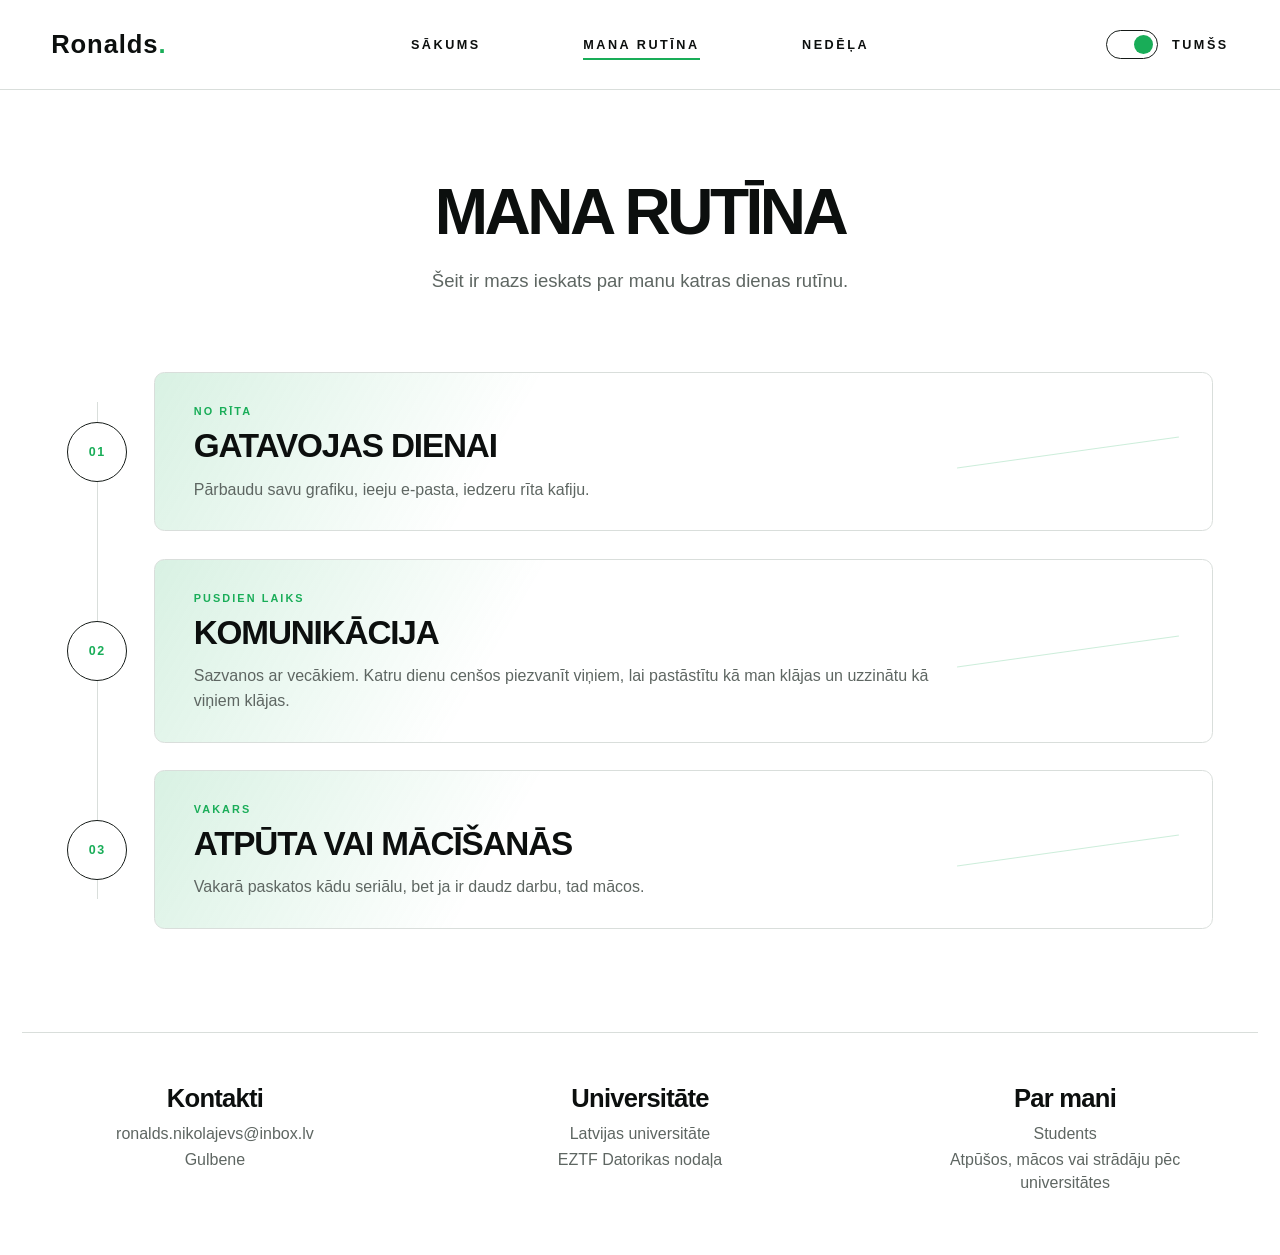
==== about.html @ 6f4b8826 "Add files via upload" ====
<!doctype html>
<html lang="en">
  <head>
    <meta charset="UTF-8">
    <meta name="viewport" content="width=device-width, initial-scale=1.0">
    <meta name="theme-color" content="#ffffff">
    <title>Par mani</title>
    <script>
      (() => {
        const savedTheme = localStorage.getItem("form-theme");
        const prefersDark = window.matchMedia("(prefers-color-scheme: dark)").matches;
        document.documentElement.dataset.theme = savedTheme || (prefersDark ? "dark" : "light");
      })();
    </script>
    <link rel="stylesheet" href="styles.css">
    <script src="script.js" defer></script>
  </head>
  <body class="about-page">
    <header class="site-header">
      <a class="brand" href="index.html" aria-label="WEEK home">Ronalds<span>.</span></a>

      <nav class="main-nav" aria-label="Main navigation">
        <a href="index.html">Sākums</a>
        <a class="active" href="about.html" aria-current="page">Mana rutīna</a>
        <a href="week.html">Nedēļa</a>
      </nav>

      <div class="header-actions">
        <button class="theme-toggle" type="button" aria-label="Switch to dark mode" aria-pressed="false">
          <span class="switch" aria-hidden="true"><span class="switch-dot"></span></span>
          <span class="toggle-label">Dark</span>
        </button>
      </div>
    </header>

    <main class="about-main">
      <header class="about-heading">
        <h1>Mana rutīna</h1>
        <p>Šeit ir mazs ieskats par manu katras dienas rutīnu.</p>
      </header>

      <section class="routine-timeline" aria-label="Student day routine overview">
        <article class="routine-row">
          <span class="routine-marker" aria-hidden="true">01</span>
          <div class="routine-panel">
            <span class="routine-time">No rīta</span>
            <h2>Gatavojas dienai</h2>
            <p>Pārbaudu savu grafiku, ieeju e-pasta, iedzeru rīta kafiju.</p>
          </div>
        </article>

        <article class="routine-row">
          <span class="routine-marker" aria-hidden="true">02</span>
          <div class="routine-panel">
            <span class="routine-time">Pusdien laiks</span>
            <h2>Komunikācija</h2>
            <p>Sazvanos ar vecākiem. Katru dienu cenšos piezvanīt viņiem, lai pastāstītu kā man klājas un uzzinātu kā viņiem klājas.</p>
          </div>
        </article>

        <article class="routine-row">
          <span class="routine-marker" aria-hidden="true">03</span>
          <div class="routine-panel">
            <span class="routine-time">Vakars</span>
            <h2>Atpūta vai mācīšanās</h2>
            <p>Vakarā paskatos kādu seriālu, bet ja ir daudz darbu, tad mācos.</p>
          </div>
        </article>
      </section>
    </main>

    <footer class="site-footer">
      <article>
        <h2>Kontakti</h2>
        <p>ronalds.nikolajevs@inbox.lv</p>
        <p>Gulbene</p>
      </article>

      <article>
        <h2>Universitāte</h2>
        <p>Latvijas universitāte</p>
        <p>EZTF Datorikas nodaļa</p>
      </article>

      <article>
        <h2>Par mani</h2>
        <p>Students</p>
        <p>Atpūšos, mācos vai strādāju pēc universitātes</p>
      </article>
    </footer>
  </body>
</html>
---- styles.css ----
:root {
  --background: #ffffff;
  --surface: #ffffff;
  --text: #0c0f0e;
  --muted: #5e6662;
  --border: #d9dedb;
  --border-strong: #141a17;
  --green: #19ad58;
  --green-dark: #078b40;
  --green-soft: rgba(25, 173, 88, 0.17);
  --header-height: 5.65rem;
  --container: 92rem;
  --shadow: 0 16px 35px rgba(7, 139, 64, 0.19);
  --ease: cubic-bezier(0.22, 1, 0.36, 1);
}

html[data-theme="dark"] {
  --background: #090d0b;
  --surface: #0f1512;
  --text: #f5f8f6;
  --muted: #a7b1ac;
  --border: #28322d;
  --border-strong: #d8e0dc;
  --green: #3bcd75;
  --green-dark: #23a65b;
  --green-soft: rgba(59, 205, 117, 0.2);
  --shadow: 0 20px 42px rgba(20, 201, 96, 0.17);
}

*,
*::before,
*::after {
  box-sizing: border-box;
}

html {
  scroll-behavior: smooth;
}

body {
  min-width: 19rem;
  margin: 0;
  background: var(--background);
  color: var(--text);
  font-family: "Arial Nova", "Aptos", "Helvetica Neue", Arial, sans-serif;
  transition: background-color 350ms ease, color 350ms ease;
}

a {
  color: inherit;
  text-decoration: none;
}

.site-header {
  position: relative;
  z-index: 2;
  height: var(--header-height);
  max-width: var(--container);
  margin: 0 auto;
  padding: 0 clamp(1.4rem, 4vw, 3.6rem);
  border-bottom: 1px solid var(--border);
  display: grid;
  grid-template-columns: 1fr auto 1fr;
  align-items: center;
  transition: border-color 350ms ease;
}

.brand {
  justify-self: start;
  font-size: clamp(1.4rem, 2vw, 1.8rem);
  font-weight: 800;
  letter-spacing: 0.035em;
}

.brand span {
  color: var(--green);
}

.main-nav {
  display: flex;
  align-items: center;
  gap: clamp(2.6rem, 8vw, 7.2rem);
}

.main-nav a,
.start-button,
.toggle-label,
.button {
  font-size: 0.79rem;
  font-weight: 700;
  letter-spacing: 0.2em;
  text-transform: uppercase;
}

.main-nav a {
  position: relative;
  padding: 0.8rem 0;
}

.main-nav a::after {
  content: "";
  position: absolute;
  right: 0;
  bottom: 0.3rem;
  left: 0;
  height: 2px;
  background: var(--green);
  transform: scaleX(0);
  transform-origin: right;
  transition: transform 260ms var(--ease);
}

.main-nav a:hover::after,
.main-nav a:focus-visible::after,
.main-nav a.active::after {
  transform: scaleX(1);
  transform-origin: left;
}

.header-actions {
  justify-self: end;
  display: flex;
  align-items: center;
  gap: clamp(1.2rem, 3vw, 2.25rem);
}

.start-button {
  padding: 1rem 1.8rem;
  border: 1px solid var(--border-strong);
  border-radius: 0.42rem;
  transition: color 240ms ease, background-color 240ms ease, transform 240ms var(--ease);
}

.start-button:hover,
.start-button:focus-visible {
  background: var(--text);
  color: var(--background);
  transform: translateY(-2px);
}

.theme-toggle {
  appearance: none;
  border: 0;
  padding: 0;
  background: transparent;
  color: var(--text);
  display: flex;
  align-items: center;
  gap: 0.85rem;
  cursor: pointer;
}

.switch {
  position: relative;
  width: 3.25rem;
  height: 1.85rem;
  border: 1px solid var(--border-strong);
  border-radius: 999px;
  display: block;
}

.switch-dot {
  position: absolute;
  top: 0.27rem;
  right: 0.29rem;
  width: 1.18rem;
  height: 1.18rem;
  border-radius: 50%;
  background: var(--green);
  transition: transform 300ms var(--ease), background-color 250ms ease;
}

html[data-theme="dark"] .switch-dot {
  transform: translateX(-1.35rem);
}

.hero {
  position: relative;
  min-height: calc(100svh - var(--header-height));
  padding: clamp(2.75rem, 8vh, 5.2rem) 1.4rem;
  display: flex;
  flex-direction: column;
  align-items: center;
  justify-content: center;
  text-align: center;
  overflow: hidden;
}

.hero h1 {
  position: relative;
  z-index: 1;
  margin: 0;
  font-size: clamp(3.25rem, 7.4vw, 6.8rem);
  font-weight: 800;
  letter-spacing: -0.05em;
  line-height: 0.98;
  text-transform: uppercase;
  animation: rise-in 760ms var(--ease) both;
}

.hero-copy {
  position: relative;
  z-index: 1;
  margin: clamp(2rem, 4.5vh, 3.4rem) 0 0;
  color: var(--muted);
  font-size: clamp(1rem, 1.45vw, 1.28rem);
  letter-spacing: 0.01em;
  animation: rise-in 760ms 100ms var(--ease) both;
}

.hero-actions {
  position: relative;
  z-index: 1;
  margin-top: clamp(2rem, 5vh, 3.25rem);
  display: flex;
  align-items: center;
  gap: clamp(1.25rem, 3vw, 2.3rem);
  animation: rise-in 760ms 190ms var(--ease) both;
}

.button {
  height: 4.45rem;
  display: inline-flex;
  align-items: center;
  justify-content: center;
  gap: 1.6rem;
  transition: transform 260ms var(--ease), box-shadow 260ms ease, background-color 260ms ease;
}

.button svg {
  width: 1.18rem;
  height: 1.18rem;
  fill: none;
  stroke: currentColor;
  stroke-width: 1.7;
  stroke-linecap: round;
  stroke-linejoin: round;
  transition: transform 270ms var(--ease);
}

.primary {
  min-width: clamp(14.4rem, 19vw, 16rem);
  padding: 0 1.85rem;
  border-radius: 0.45rem;
  color: #fff;
  background: var(--green);
}

.primary:hover,
.primary:focus-visible {
  background: var(--green-dark);
  box-shadow: var(--shadow);
  transform: translateY(-4px);
}

.primary:hover svg,
.primary:focus-visible svg {
  transform: translate(3px, -3px);
}

.secondary {
  min-width: clamp(13.5rem, 17vw, 15rem);
  padding: 0 1.85rem;
  border: 1px solid var(--border-strong);
  border-radius: 0.45rem;
}

.secondary:hover,
.secondary:focus-visible {
  background-color: var(--green-soft);
  transform: translateY(-4px);
}

.secondary:hover svg,
.secondary:focus-visible svg {
  transform: scale(1.08);
}

.text-button {
  position: relative;
  min-width: 11rem;
  justify-content: space-between;
  height: 4rem;
}

.text-button::after {
  content: "";
  position: absolute;
  right: 0;
  bottom: 0.25rem;
  left: 0;
  height: 2px;
  background: var(--green);
  transform-origin: left;
  transition: transform 270ms var(--ease);
}

.text-button:hover::after,
.text-button:focus-visible::after {
  transform: scaleX(0.72);
}

.text-button:hover svg,
.text-button:focus-visible svg {
  transform: translateX(7px);
}

.orbit {
  position: absolute;
  top: 50%;
  left: 50%;
  width: min(48rem, 72vw);
  height: clamp(17rem, 33vw, 21rem);
  transform: translate(-50%, -48%);
  color: var(--green);
  opacity: 0.45;
}

.ring {
  position: absolute;
  inset: 2.8rem 0;
  border: 1px solid currentColor;
  border-radius: 50%;
}

.ring-one {
  transform: rotate(10deg);
  animation: orbit-sway 12s ease-in-out infinite alternate;
}

.ring-two {
  inset: 0 7.7rem;
  transform: rotate(-34deg);
  animation: orbit-sway-alt 14s ease-in-out infinite alternate;
}

.planet {
  position: absolute;
  width: 0.58rem;
  height: 0.58rem;
  border-radius: 50%;
  background: currentColor;
}

.planet-one {
  top: 4.6rem;
  right: 8rem;
}

.planet-two {
  bottom: 3.5rem;
  left: 6.5rem;
  background: var(--background);
  border: 1px solid currentColor;
  width: 0.95rem;
  height: 0.95rem;
}

.racket-section {
  width: min(78rem, 100%);
  min-height: min(46rem, calc(100svh - var(--header-height)));
  margin: 0 auto;
  padding: clamp(4rem, 9vw, 7rem) clamp(1.35rem, 4vw, 3.6rem);
  display: grid;
  grid-template-columns: minmax(18rem, 0.9fr) minmax(19rem, 1fr);
  gap: clamp(2.2rem, 6vw, 5.6rem);
  align-items: center;
  overflow: hidden;
}

.racket-art {
  --racket-progress: 0;
  position: relative;
  min-height: clamp(19rem, 38vw, 31rem);
  display: grid;
  place-items: center;
  opacity: calc(0.25 + (var(--racket-progress) * 0.75));
  transform:
    translateX(calc(-5rem + (var(--racket-progress) * 5rem)))
    rotate(calc(-18deg + (var(--racket-progress) * 18deg)))
    scale(calc(0.82 + (var(--racket-progress) * 0.18)));
  transition: opacity 180ms linear, transform 180ms linear;
}

.racket-art img {
  position: relative;
  z-index: 1;
  width: min(35rem, 100%);
  filter: drop-shadow(0 2rem 2.7rem rgba(0, 0, 0, 0.18));
  transform: rotate(-10deg);
}

.racket-orbit {
  position: absolute;
  width: min(27rem, 86%);
  aspect-ratio: 1;
  border: 1px solid var(--green);
  border-radius: 50%;
  opacity: 0.32;
  transform: rotate(-24deg) scale(calc(0.85 + (var(--racket-progress) * 0.18)));
}

.racket-orbit::after {
  content: "";
  position: absolute;
  right: 14%;
  top: 8%;
  width: 0.8rem;
  height: 0.8rem;
  border-radius: 50%;
  background: var(--green);
}

.racket-copy {
  opacity: 0;
  transform: translateY(1.4rem);
  transition: opacity 520ms var(--ease), transform 520ms var(--ease);
}

.racket-section.is-visible .racket-copy {
  opacity: 1;
  transform: translateY(0);
}

.section-number {
  display: inline-block;
  margin-bottom: 1rem;
  color: var(--green);
  font-size: 0.7rem;
  font-weight: 800;
  letter-spacing: 0.19em;
  text-transform: uppercase;
}

.racket-copy h2 {
  margin: 0;
  font-size: clamp(2.35rem, 5vw, 4.55rem);
  font-weight: 800;
  letter-spacing: -0.055em;
  line-height: 1;
  text-transform: uppercase;
}

.racket-copy p {
  max-width: 39rem;
  margin: 1.25rem 0 0;
  color: var(--muted);
  font-size: clamp(1rem, 1.45vw, 1.16rem);
  line-height: 1.65;
}

.laptop-section {
  width: min(78rem, 100%);
  min-height: min(46rem, calc(100svh - var(--header-height)));
  margin: 0 auto;
  padding: clamp(4rem, 9vw, 7rem) clamp(1.35rem, 4vw, 3.6rem);
  display: grid;
  grid-template-columns: minmax(19rem, 1fr) minmax(18rem, 1fr);
  gap: clamp(2.2rem, 6vw, 5.6rem);
  align-items: center;
  overflow: hidden;
}

.laptop-section {
  --feature-progress: 0;
}

.laptop-copy {
  opacity: 0;
  transform: translateY(1.4rem);
  transition: opacity 520ms var(--ease), transform 520ms var(--ease);
}

.laptop-section.is-visible .laptop-copy {
  opacity: 1;
  transform: translateY(0);
}

.laptop-copy h2 {
  margin: 0;
  font-size: clamp(2.35rem, 5vw, 4.55rem);
  font-weight: 800;
  letter-spacing: -0.055em;
  line-height: 1;
  text-transform: uppercase;
}

.laptop-copy p {
  max-width: 39rem;
  margin: 1.25rem 0 0;
  color: var(--muted);
  font-size: clamp(1rem, 1.45vw, 1.16rem);
  line-height: 1.65;
}

.laptop-art {
  position: relative;
  min-height: clamp(19rem, 38vw, 31rem);
  display: grid;
  place-items: center;
  opacity: calc(0.2 + (var(--feature-progress) * 0.8));
  transform:
    translateX(calc(5rem - (var(--feature-progress) * 5rem)))
    rotate(calc(12deg - (var(--feature-progress) * 12deg)))
    scale(calc(0.84 + (var(--feature-progress) * 0.16)));
  transition: opacity 180ms linear, transform 180ms linear;
}

.laptop-art img {
  position: relative;
  z-index: 1;
  width: min(40rem, 112%);
  filter: drop-shadow(0 2rem 2.7rem rgba(0, 0, 0, 0.18));
}

.laptop-glow {
  position: absolute;
  width: min(27rem, 78%);
  aspect-ratio: 1;
  border-radius: 50%;
  background: radial-gradient(circle, var(--green-soft), transparent 64%);
  opacity: calc(0.35 + (var(--feature-progress) * 0.4));
  transform: scale(calc(0.82 + (var(--feature-progress) * 0.28)));
}

.coffee-section {
  --feature-progress: 0;
  width: min(78rem, 100%);
  min-height: min(43rem, calc(100svh - var(--header-height)));
  margin: 0 auto;
  padding: clamp(4rem, 9vw, 7rem) clamp(1.35rem, 4vw, 3.6rem);
  display: grid;
  grid-template-columns: minmax(18rem, 0.95fr) minmax(19rem, 1.05fr);
  gap: clamp(2.2rem, 6vw, 5.6rem);
  align-items: center;
  overflow: hidden;
}

.coffee-copy {
  opacity: 0;
  transform: translateY(1.4rem);
  transition: opacity 520ms var(--ease), transform 520ms var(--ease);
}

.coffee-section.is-visible .coffee-copy {
  opacity: 1;
  transform: translateY(0);
}

.coffee-copy h2 {
  margin: 0;
  font-size: clamp(2.35rem, 5vw, 4.55rem);
  font-weight: 800;
  letter-spacing: -0.055em;
  line-height: 1;
  text-transform: uppercase;
}

.coffee-copy p {
  max-width: 39rem;
  margin: 1.25rem 0 0;
  color: var(--muted);
  font-size: clamp(1rem, 1.45vw, 1.16rem);
  line-height: 1.65;
}

.coffee-art {
  position: relative;
  min-height: clamp(18rem, 34vw, 28rem);
  display: grid;
  place-items: center;
  opacity: calc(0.2 + (var(--feature-progress) * 0.8));
  transform:
    translateX(calc(-5rem + (var(--feature-progress) * 5rem)))
    rotate(calc(-10deg + (var(--feature-progress) * 10deg)))
    scale(calc(0.84 + (var(--feature-progress) * 0.16)));
  transition: opacity 180ms linear, transform 180ms linear;
}

.coffee-art img {
  position: relative;
  z-index: 1;
  width: min(22rem, 88%);
  filter: drop-shadow(0 1.8rem 2.2rem rgba(0, 0, 0, 0.2));
}

.coffee-glow {
  position: absolute;
  width: min(20rem, 78%);
  aspect-ratio: 1;
  border-radius: 50%;
  background:
    radial-gradient(circle at 45% 45%, rgba(113, 221, 78, 0.32), transparent 58%),
    radial-gradient(circle, var(--surface), transparent 70%);
  opacity: calc(0.35 + (var(--feature-progress) * 0.42));
  transform: scale(calc(0.8 + (var(--feature-progress) * 0.32)));
}

.week-main {
  width: min(88rem, 100%);
  margin: 0 auto;
  padding: clamp(3.6rem, 7vw, 5.5rem) clamp(1.35rem, 4vw, 3.6rem) clamp(4rem, 8vw, 6.2rem);
}

.week-heading {
  text-align: center;
  animation: rise-in 720ms var(--ease) both;
}

.week-heading h1 {
  margin: 0;
  font-size: clamp(2.7rem, 5vw, 4.55rem);
  font-weight: 800;
  letter-spacing: -0.055em;
  line-height: 1;
  text-transform: uppercase;
}

.week-heading p {
  margin: 1.45rem 0 0;
  color: var(--muted);
  font-size: clamp(1rem, 1.5vw, 1.18rem);
}

.week-heading::after {
  content: "";
  display: block;
  width: 4.8rem;
  height: 2px;
  margin: 1.2rem auto 0;
  background: var(--green);
}

.days-grid {
  margin-top: clamp(3rem, 5.5vw, 4.2rem);
  display: flex;
  flex-wrap: wrap;
  justify-content: center;
  gap: clamp(1rem, 2.2vw, 1.6rem);
}

.day-card {
  --card-delay: 80ms;
  appearance: none;
  flex: 0 1 clamp(14rem, calc(25% - 1.5rem), 18rem);
  min-width: 14rem;
  padding: 0;
  border: 1px solid var(--border);
  border-radius: 0.65rem;
  background: var(--surface);
  color: var(--text);
  cursor: pointer;
  text-align: left;
  overflow: hidden;
  font: inherit;
  animation: rise-in 620ms var(--card-delay) var(--ease) both;
  transition: transform 270ms var(--ease), border-color 270ms ease, box-shadow 270ms ease;
}

.day-card:nth-child(2) { --card-delay: 125ms; }
.day-card:nth-child(3) { --card-delay: 170ms; }
.day-card:nth-child(4) { --card-delay: 215ms; }
.day-card:nth-child(5) { --card-delay: 260ms; }
.day-card:nth-child(6) { --card-delay: 305ms; }
.day-card:nth-child(7) { --card-delay: 350ms; }

.day-card:hover,
.day-card:focus-visible {
  border-color: var(--green);
  box-shadow: 0 18px 36px rgba(12, 15, 14, 0.09);
  transform: translateY(-0.45rem);
}

html[data-theme="dark"] .day-card:hover,
html[data-theme="dark"] .day-card:focus-visible {
  box-shadow: var(--shadow);
}

.card-visual {
  position: relative;
  display: block;
  height: clamp(11.8rem, 15.5vw, 13.75rem);
  margin: 0.55rem;
  border-radius: 0.42rem;
  border: 1px solid var(--border);
  background: linear-gradient(135deg, var(--green-soft), transparent 58%);
  overflow: hidden;
}

.card-number {
  position: absolute;
  top: 0.72rem;
  left: 0.86rem;
  font-size: clamp(3.15rem, 4vw, 3.75rem);
  line-height: 1;
  font-weight: 800;
  letter-spacing: -0.08em;
}

.time-mark {
  position: absolute;
  right: 0.75rem;
  color: var(--muted);
  font-size: 0.55rem;
  letter-spacing: 0.16em;
}

.time-one { top: 1.22rem; }
.time-two { top: 4.15rem; }
.time-three { top: 7.25rem; }
.time-four { bottom: 1.1rem; }

.timeline-line {
  position: absolute;
  top: 1.55rem;
  right: 3.2rem;
  bottom: 1.35rem;
  width: 1px;
  background: var(--border);
}

.timeline-node {
  position: absolute;
  right: 2.93rem;
  width: 0.58rem;
  height: 0.58rem;
  border: 1px solid var(--green);
  border-radius: 50%;
  background: var(--surface);
}

.node-one { top: 1.22rem; background: var(--green); }
.node-two { top: 4.15rem; }
.node-three { top: 7.25rem; background: var(--green); }
.node-four { bottom: 1.02rem; }

.timeline-path {
  position: absolute;
  left: 1.2rem;
  right: 3.55rem;
  height: 1px;
  background: var(--green);
  opacity: 0.28;
  transform-origin: right;
}

.path-one {
  top: 5.15rem;
  transform: rotate(-11deg);
}

.path-two {
  top: 7.4rem;
  transform: rotate(15deg);
}

.path-three {
  bottom: 2.25rem;
  transform: rotate(-8deg);
}

.card-body {
  display: block;
  padding: 1.05rem 1.15rem 1.2rem;
}

.card-day {
  display: block;
  font-size: 1.13rem;
  font-weight: 750;
  letter-spacing: 0.04em;
  text-transform: uppercase;
}

.card-labels {
  display: flex;
  margin-top: 0.65rem;
  gap: 0.52rem;
  color: var(--muted);
  font-size: 0.58rem;
  font-weight: 700;
  letter-spacing: 0.14em;
  text-transform: uppercase;
}

.card-labels span:not(:last-child)::after {
  content: "/";
  margin-left: 0.52rem;
}

.open-day {
  display: inline-flex;
  align-items: center;
  justify-content: center;
  margin-top: 1.08rem;
  min-height: 2.35rem;
  padding: 0 1rem;
  border: 1px solid var(--border-strong);
  border-radius: 0.32rem;
  font-size: 0.64rem;
  font-weight: 700;
  letter-spacing: 0.18em;
  text-transform: uppercase;
  transition: background-color 230ms ease, color 230ms ease, border-color 230ms ease;
}

.day-card:hover .open-day,
.day-card:focus-visible .open-day {
  border-color: var(--green);
  background: var(--green);
  color: #ffffff;
}

.day-dialog {
  width: min(49rem, calc(100% - 2rem));
  max-height: calc(100svh - 2rem);
  padding: clamp(1.5rem, 4vw, 2.35rem);
  border: 1px solid var(--border);
  border-radius: 0.8rem;
  background: var(--surface);
  color: var(--text);
  box-shadow: 0 34px 90px rgba(0, 0, 0, 0.21);
  overflow: auto;
}

.day-dialog[open] {
  animation: dialog-enter 250ms var(--ease) both;
}

.day-dialog::backdrop {
  background: rgba(5, 10, 8, 0.54);
  backdrop-filter: blur(3px);
}

.dialog-heading {
  position: relative;
  padding-right: 3rem;
}

.dialog-number {
  margin: 0 0 0.9rem;
  color: var(--green);
  font-size: 0.68rem;
  font-weight: 700;
  letter-spacing: 0.22em;
  text-transform: uppercase;
}

.dialog-heading h2 {
  margin: 0;
  font-size: clamp(2.3rem, 5vw, 3.3rem);
  font-weight: 800;
  letter-spacing: -0.055em;
  line-height: 1;
  text-transform: uppercase;
}

.dialog-intro {
  max-width: 29rem;
  margin: 1rem 0 0;
  color: var(--muted);
  line-height: 1.55;
}

.dialog-close {
  position: absolute;
  top: 0;
  right: 0;
  appearance: none;
  width: 2.7rem;
  height: 2.7rem;
  border: 1px solid var(--border);
  border-radius: 50%;
  background: transparent;
  color: var(--text);
  cursor: pointer;
  display: inline-flex;
  align-items: center;
  justify-content: center;
  padding: 0;
  transition: color 220ms ease, border-color 220ms ease, transform 220ms var(--ease);
}

.dialog-close:hover,
.dialog-close:focus-visible {
  color: var(--green);
  border-color: var(--green);
  transform: rotate(90deg);
}

.dialog-close svg {
  display: block;
  width: 1.05rem;
  height: 1.05rem;
  fill: none;
  stroke: currentColor;
  stroke-width: 1.8;
  stroke-linecap: round;
  stroke-linejoin: round;
}

.routine-list {
  margin-top: clamp(1.6rem, 4vw, 2.3rem);
  display: block;
}

.day-schedule {
  position: relative;
  margin: 0;
  padding: 0;
  list-style: none;
}

.day-schedule::before {
  content: "";
  position: absolute;
  top: 0.9rem;
  bottom: 0.9rem;
  left: 6.1rem;
  width: 1px;
  background: var(--border);
}

.day-schedule li {
  position: relative;
  display: grid;
  grid-template-columns: 5.1rem 1fr;
  gap: 2rem;
  align-items: start;
  padding: 0.78rem 0;
}

.day-schedule li::before {
  content: "";
  position: absolute;
  top: 1.15rem;
  left: 5.83rem;
  z-index: 1;
  width: 0.58rem;
  height: 0.58rem;
  border-radius: 50%;
  border: 1px solid var(--green);
  background: var(--surface);
}

.day-schedule li:first-child::before,
.day-schedule li:nth-child(3)::before,
.day-schedule li:last-child::before {
  background: var(--green);
}

.schedule-time {
  color: var(--green);
  font-size: 0.68rem;
  font-weight: 800;
  letter-spacing: 0.12em;
  line-height: 1.35;
}

.schedule-activity {
  margin: 0;
  color: var(--muted);
  font-size: 0.98rem;
  line-height: 1.45;
}

.about-main {
  width: min(78rem, 100%);
  margin: 0 auto;
  padding: clamp(3.7rem, 7vw, 5.9rem) clamp(1.35rem, 4vw, 3.6rem) clamp(4rem, 8vw, 6.4rem);
}

.about-heading {
  max-width: 54rem;
  margin: 0 auto;
  text-align: center;
  animation: rise-in 720ms var(--ease) both;
}

.about-heading h1 {
  margin: 0;
  font-size: clamp(2.65rem, 5vw, 4.45rem);
  font-weight: 800;
  letter-spacing: -0.055em;
  line-height: 1;
  text-transform: uppercase;
}

.about-heading p {
  max-width: 42rem;
  margin: 1.35rem auto 0;
  color: var(--muted);
  font-size: clamp(1rem, 1.45vw, 1.16rem);
  line-height: 1.6;
}

.routine-timeline {
  position: relative;
  margin-top: clamp(3rem, 6vw, 4.8rem);
  display: grid;
  gap: clamp(1.2rem, 2.5vw, 1.7rem);
}

.routine-timeline::before {
  content: "";
  position: absolute;
  top: 1.9rem;
  bottom: 1.9rem;
  left: 1.85rem;
  width: 1px;
  background: var(--border);
}

.routine-row {
  position: relative;
  display: grid;
  grid-template-columns: 3.75rem minmax(0, 1fr);
  gap: clamp(1rem, 2.4vw, 1.7rem);
  align-items: center;
  animation: rise-in 680ms var(--ease) both;
}

.routine-row:nth-child(2) {
  animation-delay: 90ms;
}

.routine-row:nth-child(3) {
  animation-delay: 180ms;
}

.routine-marker {
  position: relative;
  z-index: 1;
  width: 3.75rem;
  height: 3.75rem;
  border: 1px solid var(--border-strong);
  border-radius: 50%;
  background: var(--background);
  color: var(--green);
  display: inline-flex;
  align-items: center;
  justify-content: center;
  font-size: 0.78rem;
  font-weight: 800;
  letter-spacing: 0.12em;
  transition: transform 270ms var(--ease), border-color 270ms ease, background-color 270ms ease;
}

.routine-panel {
  position: relative;
  min-height: clamp(8.5rem, 12vw, 10rem);
  padding: clamp(1.25rem, 3vw, 1.75rem) clamp(1.25rem, 4vw, 2.4rem);
  border: 1px solid var(--border);
  border-radius: 0.65rem;
  background:
    linear-gradient(120deg, var(--green-soft), transparent 34%),
    var(--surface);
  overflow: hidden;
  transition: transform 270ms var(--ease), border-color 270ms ease, box-shadow 270ms ease;
}

.routine-panel::after {
  content: "";
  position: absolute;
  top: 50%;
  right: clamp(1rem, 3vw, 2rem);
  width: clamp(5.5rem, 18vw, 14rem);
  height: 1px;
  background: var(--green);
  opacity: 0.22;
  transform: rotate(-8deg);
}

.routine-row:hover .routine-marker,
.routine-row:focus-within .routine-marker {
  border-color: var(--green);
  background: var(--green);
  color: #ffffff;
  transform: scale(1.04);
}

.routine-row:hover .routine-panel,
.routine-row:focus-within .routine-panel {
  border-color: var(--green);
  box-shadow: 0 18px 38px rgba(12, 15, 14, 0.08);
  transform: translateX(0.35rem);
}

html[data-theme="dark"] .routine-row:hover .routine-panel,
html[data-theme="dark"] .routine-row:focus-within .routine-panel {
  box-shadow: var(--shadow);
}

.routine-time {
  display: inline-block;
  margin-bottom: 0.75rem;
  color: var(--green);
  font-size: 0.68rem;
  font-weight: 800;
  letter-spacing: 0.19em;
  text-transform: uppercase;
}

.routine-panel h2 {
  position: relative;
  z-index: 1;
  margin: 0;
  max-width: 35rem;
  font-size: clamp(1.35rem, 2.6vw, 2.15rem);
  font-weight: 800;
  letter-spacing: -0.035em;
  line-height: 1.05;
  text-transform: uppercase;
}

.routine-panel p {
  position: relative;
  z-index: 1;
  max-width: 49rem;
  margin: 0.85rem 0 0;
  color: var(--muted);
  font-size: clamp(0.97rem, 1.25vw, 1.07rem);
  line-height: 1.55;
}

.contact-main {
  width: min(78rem, 100%);
  margin: 0 auto;
  padding: clamp(3.4rem, 7vw, 5rem) clamp(1.35rem, 4vw, 3.6rem) clamp(3.8rem, 7vw, 5.8rem);
}

.contact-heading {
  text-align: center;
  animation: rise-in 720ms var(--ease) both;
}

.contact-heading h1 {
  margin: 0;
  font-size: clamp(2.5rem, 5vw, 4.15rem);
  font-weight: 800;
  letter-spacing: -0.055em;
  line-height: 1;
  text-transform: uppercase;
}

.contact-layout {
  margin-top: clamp(2rem, 4vw, 3rem);
}

.message-form {
  width: min(34rem, 100%);
  margin: 0 auto;
  padding: clamp(1.35rem, 3vw, 2rem);
  border: 1px solid var(--border-strong);
  border-radius: 0.65rem;
  background:
    linear-gradient(135deg, var(--green-soft), transparent 36%),
    var(--surface);
  display: grid;
  gap: 0.75rem;
  animation: rise-in 720ms 90ms var(--ease) both;
}

.message-form h2 {
  margin: 0 0 0.65rem;
  text-align: center;
  font-size: clamp(1.35rem, 2.5vw, 1.85rem);
  font-weight: 800;
  letter-spacing: -0.035em;
  text-transform: uppercase;
}

.message-form label {
  margin-top: 0.35rem;
  color: var(--text);
  font-size: 0.72rem;
  font-weight: 800;
  letter-spacing: 0.16em;
  text-transform: uppercase;
}

.message-form input,
.message-form textarea {
  width: 100%;
  border: 1px solid var(--border-strong);
  border-radius: 0.28rem;
  background: var(--background);
  color: var(--text);
  font: inherit;
  font-size: 1rem;
  line-height: 1.5;
  transition: border-color 220ms ease, box-shadow 220ms ease, background-color 220ms ease;
}

.message-form input {
  min-height: 2.8rem;
  padding: 0 0.85rem;
}

.message-form textarea {
  min-height: 10rem;
  padding: 0.8rem 0.85rem;
  resize: vertical;
}

.message-form input:focus,
.message-form textarea:focus {
  border-color: var(--green);
  box-shadow: 0 0 0 3px var(--green-soft);
  outline: none;
}

.form-button {
  justify-self: end;
  margin-top: 0.8rem;
  min-height: 2.8rem;
  padding: 0 1.3rem;
  border: 1px solid var(--border-strong);
  border-radius: 0.32rem;
  background: var(--surface);
  color: var(--text);
  cursor: pointer;
  font: inherit;
  font-size: 0.72rem;
  font-weight: 800;
  letter-spacing: 0.17em;
  text-transform: uppercase;
  transition: background-color 230ms ease, color 230ms ease, border-color 230ms ease, transform 230ms var(--ease);
}

.form-button:hover,
.form-button:focus-visible {
  border-color: var(--green);
  background: var(--green);
  color: #ffffff;
  transform: translateY(-2px);
}

.site-footer {
  width: min(78rem, calc(100% - 2.7rem));
  margin: 0 auto;
  padding: clamp(2rem, 4.5vw, 3.2rem) 0 clamp(2.2rem, 5vw, 3.8rem);
  border-top: 1px solid var(--border);
  display: grid;
  grid-template-columns: repeat(3, 1fr);
  gap: clamp(1.2rem, 3vw, 2.4rem);
  text-align: center;
  animation: rise-in 720ms 170ms var(--ease) both;
}

.site-footer h2 {
  margin: 0 0 0.55rem;
  font-size: clamp(1.25rem, 2vw, 1.65rem);
  font-weight: 800;
  letter-spacing: -0.03em;
}

.site-footer p {
  max-width: 16rem;
  margin: 0.2rem auto 0;
  color: var(--muted);
  line-height: 1.45;
}

:focus-visible {
  outline: 2px solid var(--green);
  outline-offset: 4px;
}

@keyframes rise-in {
  from {
    opacity: 0;
    transform: translateY(1.2rem);
  }
  to {
    opacity: 1;
    transform: translateY(0);
  }
}

@keyframes dialog-enter {
  from {
    opacity: 0;
    transform: translateY(1.1rem) scale(0.985);
  }
  to {
    opacity: 1;
    transform: translateY(0) scale(1);
  }
}

@keyframes orbit-sway {
  to {
    transform: rotate(16deg) translateY(-0.35rem);
  }
}

@keyframes orbit-sway-alt {
  to {
    transform: rotate(-27deg) translateX(0.5rem);
  }
}

@media (max-width: 56rem) {
  :root {
    --header-height: 8.6rem;
  }

  .site-header {
    grid-template-columns: 1fr auto;
    grid-template-rows: 4.8rem 3.8rem;
  }

  .main-nav {
    grid-column: 1 / -1;
    grid-row: 2;
    width: 100%;
    justify-content: space-between;
    gap: clamp(1rem, 5vw, 2.6rem);
  }

  .header-actions {
    gap: 1rem;
  }

  .start-button {
    padding: 0.78rem 1rem;
  }

  .toggle-label {
    display: none;
  }

  .hero {
    padding-top: clamp(2.4rem, 6vh, 4rem);
  }

  .orbit {
    top: 39%;
    width: 88vw;
  }

  .racket-section {
    grid-template-columns: 1fr;
    text-align: center;
  }

  .laptop-section {
    grid-template-columns: 1fr;
    text-align: center;
  }

  .coffee-section {
    grid-template-columns: 1fr;
    text-align: center;
  }

  .laptop-art {
    order: -1;
  }

  .racket-copy p,
  .laptop-copy p,
  .coffee-copy p {
    margin-right: auto;
    margin-left: auto;
  }

  .week-main {
    padding-top: clamp(2.7rem, 7vw, 4rem);
  }

  .day-card {
    flex-basis: min(20rem, calc(50% - 0.75rem));
  }

  .about-main {
    padding-top: clamp(2.8rem, 7vw, 4.2rem);
  }

  .site-footer {
    grid-template-columns: 1fr;
    gap: 1.5rem;
  }

  .routine-timeline::before {
    left: 1.55rem;
  }

  .routine-row {
    grid-template-columns: 3.1rem minmax(0, 1fr);
  }

  .routine-marker {
    width: 3.1rem;
    height: 3.1rem;
  }
}

@media (max-width: 40rem) {
  .main-nav a,
  .start-button,
  .toggle-label,
  .button {
    font-size: 0.7rem;
    letter-spacing: 0.17em;
  }

  .main-nav a {
    text-align: center;
  }

  .hero-copy {
    max-width: 19rem;
    line-height: 1.65;
  }

  .hero-actions {
    width: min(20rem, 100%);
    flex-direction: column;
    gap: 1rem;
  }

  .button {
    width: 100%;
  }

  .text-button {
    padding: 0 1.1rem;
  }

  .orbit {
    opacity: 0.31;
  }

  .racket-section {
    padding-top: 3.2rem;
  }

  .racket-art {
    min-height: 17rem;
  }

  .laptop-section {
    padding-top: 3.2rem;
  }

  .coffee-section {
    padding-top: 3.2rem;
  }

  .laptop-art {
    min-height: 17rem;
  }

  .coffee-art {
    min-height: 16rem;
  }

  .racket-copy h2 {
    font-size: clamp(2.1rem, 12vw, 2.9rem);
  }

  .laptop-copy h2,
  .coffee-copy h2 {
    font-size: clamp(2.1rem, 12vw, 2.9rem);
  }

  .week-heading h1 {
    font-size: clamp(2.25rem, 12.6vw, 2.9rem);
  }

  .days-grid {
    margin-top: 2.6rem;
  }

  .day-card {
    flex-basis: min(21rem, 100%);
  }

  .card-visual {
    height: 13.5rem;
  }

  .routine-list {
    display: block;
  }

  .day-schedule::before {
    left: 4.85rem;
  }

  .day-schedule li {
    grid-template-columns: 4rem 1fr;
    gap: 1.65rem;
  }

  .day-schedule li::before {
    left: 4.58rem;
  }

  .schedule-time {
    font-size: 0.62rem;
  }

  .about-heading h1 {
    font-size: clamp(2.2rem, 11.7vw, 2.9rem);
  }

  .contact-heading h1 {
    font-size: clamp(2.2rem, 11.7vw, 2.9rem);
  }

  .message-form {
    padding: 1.2rem;
  }

  .routine-timeline {
    gap: 1rem;
  }

  .routine-timeline::before {
    display: none;
  }

  .routine-row {
    grid-template-columns: 1fr;
    gap: 0.8rem;
  }

  .routine-marker {
    width: 3rem;
    height: 3rem;
  }

  .routine-panel {
    min-height: 0;
  }

  .routine-row:hover .routine-panel,
  .routine-row:focus-within .routine-panel {
    transform: translateY(-0.18rem);
  }
}

@media (prefers-reduced-motion: reduce) {
  *,
  *::before,
  *::after {
    scroll-behavior: auto;
    animation-duration: 1ms !important;
    animation-iteration-count: 1 !important;
    transition-duration: 1ms !important;
  }

  .racket-art,
  .racket-copy,
  .laptop-art,
  .laptop-copy,
  .coffee-art,
  .coffee-copy {
    opacity: 1;
    transform: none;
  }
}
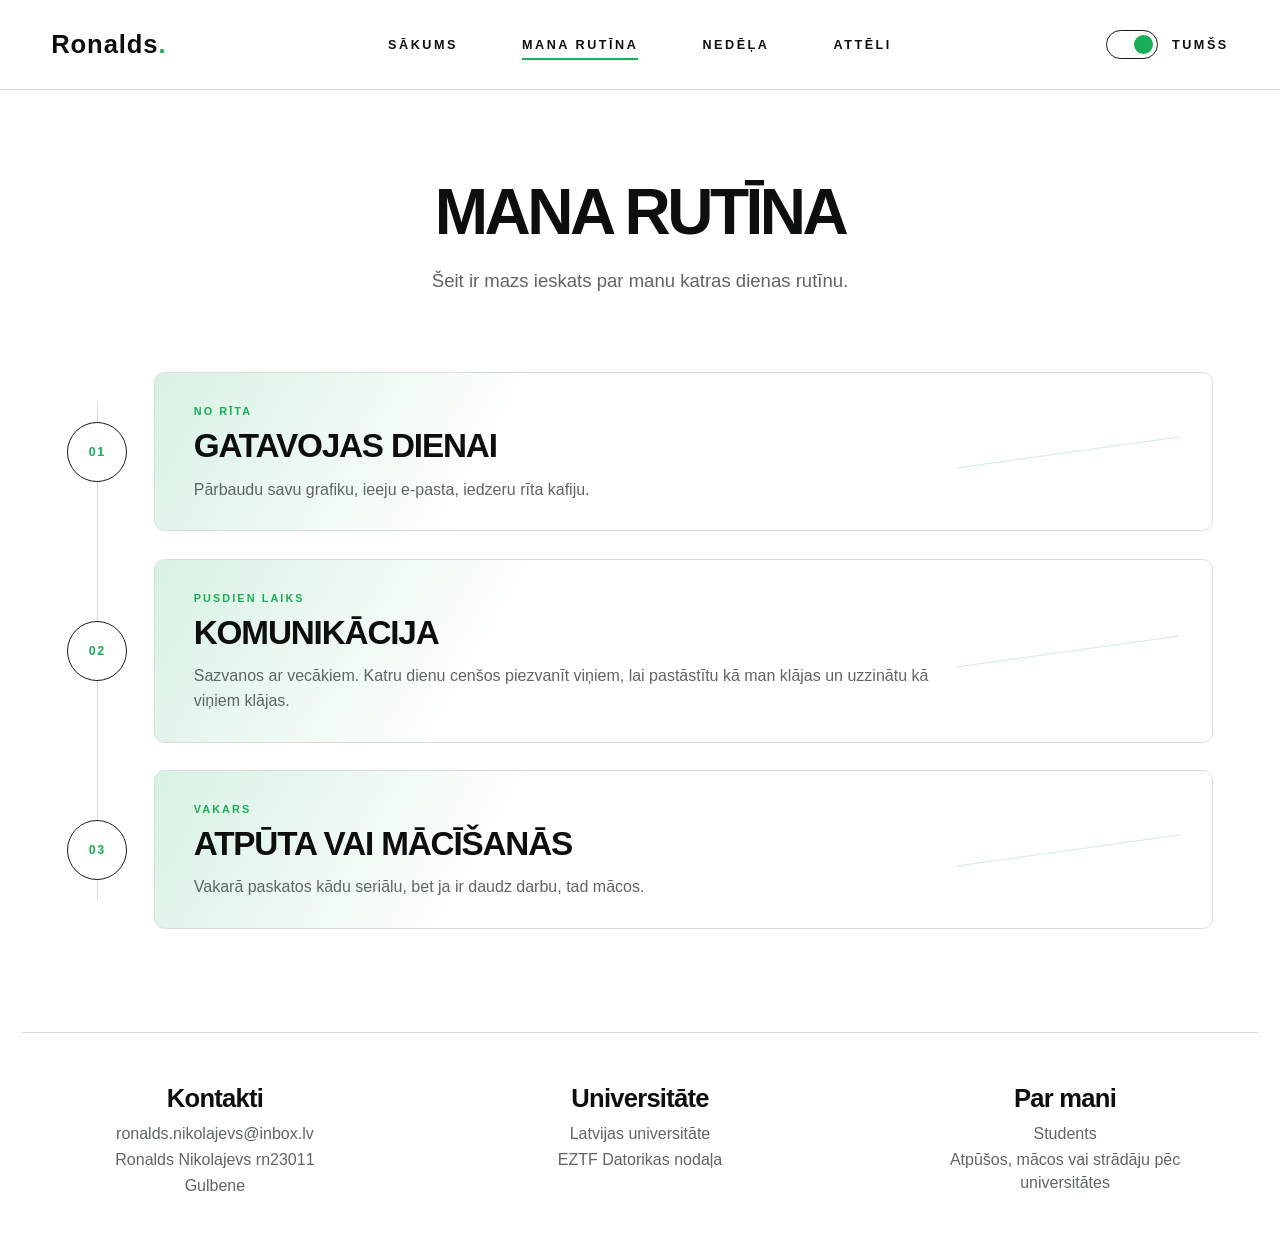
==== commit 6167bd20: "Add files via upload" ====
--- a/about.html
+++ b/about.html
@@ -1,5 +1,5 @@
 <!doctype html>
-<html lang="en">
+<html lang="lv">
   <head>
     <meta charset="UTF-8">
     <meta name="viewport" content="width=device-width, initial-scale=1.0">
@@ -23,6 +23,7 @@
         <a href="index.html">Sākums</a>
         <a class="active" href="about.html" aria-current="page">Mana rutīna</a>
         <a href="week.html">Nedēļa</a>
+        <a href="images.html">Attēli</a>
       </nav>
 
       <div class="header-actions">
@@ -73,6 +74,7 @@
       <article>
         <h2>Kontakti</h2>
         <p>ronalds.nikolajevs@inbox.lv</p>
+        <p>Ronalds Nikolajevs rn23011</p>
         <p>Gulbene</p>
       </article>
 
--- a/styles.css
+++ b/styles.css
@@ -79,7 +79,7 @@
 .main-nav {
   display: flex;
   align-items: center;
-  gap: clamp(2.6rem, 8vw, 7.2rem);
+  gap: clamp(1.35rem, 5vw, 4.6rem);
 }
 
 .main-nav a,
@@ -376,18 +376,48 @@
   place-items: center;
   opacity: calc(0.25 + (var(--racket-progress) * 0.75));
   transform:
-    translateX(calc(-5rem + (var(--racket-progress) * 5rem)))
-    rotate(calc(-18deg + (var(--racket-progress) * 18deg)))
-    scale(calc(0.82 + (var(--racket-progress) * 0.18)));
-  transition: opacity 180ms linear, transform 180ms linear;
-}
-
-.racket-art img {
-  position: relative;
-  z-index: 1;
-  width: min(35rem, 100%);
-  filter: drop-shadow(0 2rem 2.7rem rgba(0, 0, 0, 0.18));
-  transform: rotate(-10deg);
+    translate3d(0, calc(2rem - (var(--racket-progress) * 2rem)), 0)
+    scale(calc(0.96 + (var(--racket-progress) * 0.04)));
+  transition: opacity 160ms linear, transform 160ms linear;
+  will-change: opacity, transform;
+}
+
+.emoji-art::before {
+  content: "";
+  position: absolute;
+  width: min(22rem, 76%);
+  aspect-ratio: 1;
+  border: 1px solid color-mix(in srgb, var(--green) 58%, transparent);
+  border-radius: 2.4rem;
+  background:
+    radial-gradient(circle at 25% 20%, var(--green-soft), transparent 36%),
+    linear-gradient(135deg, rgba(255, 255, 255, 0.16), transparent 55%),
+    var(--surface);
+  box-shadow: var(--shadow);
+  transform: scale(calc(0.94 + (var(--racket-progress, var(--feature-progress, 0)) * 0.06)));
+}
+
+.emoji-card {
+  position: relative;
+  z-index: 2;
+  width: min(13.5rem, 52vw);
+  min-width: 13rem;
+  aspect-ratio: 1;
+  border: 1px solid var(--border);
+  border-radius: 2rem;
+  display: block;
+  background:
+    linear-gradient(145deg, rgba(255, 255, 255, 0.16), transparent),
+    var(--surface);
+  box-shadow: 0 1.25rem 3rem rgba(0, 0, 0, 0.16);
+  overflow: hidden;
+  display: grid;
+  place-items: center;
+  font-size: clamp(4.8rem, 12vw, 8rem);
+  line-height: 1;
+  transform:
+    translateY(calc(1rem - (var(--racket-progress, var(--feature-progress, 0)) * 1rem)))
+    scale(calc(0.88 + (var(--racket-progress, var(--feature-progress, 0)) * 0.12)));
 }
 
 .racket-orbit {
@@ -500,17 +530,10 @@
   place-items: center;
   opacity: calc(0.2 + (var(--feature-progress) * 0.8));
   transform:
-    translateX(calc(5rem - (var(--feature-progress) * 5rem)))
-    rotate(calc(12deg - (var(--feature-progress) * 12deg)))
-    scale(calc(0.84 + (var(--feature-progress) * 0.16)));
-  transition: opacity 180ms linear, transform 180ms linear;
-}
-
-.laptop-art img {
-  position: relative;
-  z-index: 1;
-  width: min(40rem, 112%);
-  filter: drop-shadow(0 2rem 2.7rem rgba(0, 0, 0, 0.18));
+    translate3d(0, calc(2rem - (var(--feature-progress) * 2rem)), 0)
+    scale(calc(0.96 + (var(--feature-progress) * 0.04)));
+  transition: opacity 160ms linear, transform 160ms linear;
+  will-change: opacity, transform;
 }
 
 .laptop-glow {
@@ -530,7 +553,7 @@
   margin: 0 auto;
   padding: clamp(4rem, 9vw, 7rem) clamp(1.35rem, 4vw, 3.6rem);
   display: grid;
-  grid-template-columns: minmax(18rem, 0.95fr) minmax(19rem, 1.05fr);
+  grid-template-columns: minmax(19rem, 1fr) minmax(18rem, 1fr);
   gap: clamp(2.2rem, 6vw, 5.6rem);
   align-items: center;
   overflow: hidden;
@@ -571,17 +594,10 @@
   place-items: center;
   opacity: calc(0.2 + (var(--feature-progress) * 0.8));
   transform:
-    translateX(calc(-5rem + (var(--feature-progress) * 5rem)))
-    rotate(calc(-10deg + (var(--feature-progress) * 10deg)))
-    scale(calc(0.84 + (var(--feature-progress) * 0.16)));
-  transition: opacity 180ms linear, transform 180ms linear;
-}
-
-.coffee-art img {
-  position: relative;
-  z-index: 1;
-  width: min(22rem, 88%);
-  filter: drop-shadow(0 1.8rem 2.2rem rgba(0, 0, 0, 0.2));
+    translate3d(0, calc(2rem - (var(--feature-progress) * 2rem)), 0)
+    scale(calc(0.96 + (var(--feature-progress) * 0.04)));
+  transition: opacity 160ms linear, transform 160ms linear;
+  will-change: opacity, transform;
 }
 
 .coffee-glow {
@@ -594,6 +610,117 @@
     radial-gradient(circle, var(--surface), transparent 70%);
   opacity: calc(0.35 + (var(--feature-progress) * 0.42));
   transform: scale(calc(0.8 + (var(--feature-progress) * 0.32)));
+}
+
+.images-main {
+  width: min(86rem, 100%);
+  margin: 0 auto;
+  padding: clamp(3.8rem, 7vw, 6rem) clamp(1.35rem, 4vw, 3.6rem) clamp(4.5rem, 8vw, 6.5rem);
+}
+
+.images-heading {
+  max-width: 54rem;
+  margin: 0 auto clamp(3rem, 6vw, 5rem);
+  text-align: center;
+  animation: rise-in 720ms var(--ease) both;
+}
+
+.images-heading h1 {
+  margin: 0;
+  font-size: clamp(2.6rem, 5.4vw, 5rem);
+  font-weight: 800;
+  letter-spacing: -0.06em;
+  line-height: 0.96;
+  text-transform: uppercase;
+}
+
+.images-heading p:last-child {
+  max-width: 43rem;
+  margin: 1.25rem auto 0;
+  color: var(--muted);
+  font-size: clamp(1rem, 1.45vw, 1.16rem);
+  line-height: 1.7;
+}
+
+.photo-stories {
+  display: grid;
+  gap: clamp(1.5rem, 3vw, 2.2rem);
+}
+
+.photo-story {
+  display: grid;
+  grid-template-columns: minmax(17rem, 0.9fr) minmax(18rem, 1.1fr);
+  gap: clamp(1.4rem, 4vw, 3rem);
+  align-items: center;
+  padding: clamp(1rem, 2vw, 1.4rem);
+  border: 1px solid var(--border);
+  border-radius: 2rem;
+  background:
+    linear-gradient(135deg, var(--surface), rgba(25, 173, 88, 0.06)),
+    var(--surface);
+  box-shadow: 0 1rem 2.4rem rgba(0, 0, 0, 0.05);
+}
+
+.photo-story.reverse .photo-placeholder {
+  order: 2;
+}
+
+.photo-placeholder {
+  min-height: clamp(15rem, 26vw, 23rem);
+  border: 1px dashed color-mix(in srgb, var(--green) 65%, var(--border));
+  border-radius: 1.5rem;
+  display: grid;
+  place-items: center;
+  background:
+    linear-gradient(135deg, transparent 0 48%, var(--green-soft) 48% 52%, transparent 52%),
+    radial-gradient(circle at 28% 24%, var(--green-soft), transparent 34%),
+    var(--background);
+  color: var(--green);
+  overflow: hidden;
+}
+
+.photo-image {
+  width: 100%;
+  min-height: clamp(15rem, 26vw, 23rem);
+  height: 100%;
+  aspect-ratio: 4 / 3;
+  object-fit: cover;
+  border: 1px solid var(--border);
+  border-radius: 1.5rem;
+  display: block;
+  box-shadow: 0 1rem 2.4rem rgba(0, 0, 0, 0.08);
+}
+
+.photo-placeholder span {
+  padding: 0.8rem 1.1rem;
+  border: 1px solid var(--border);
+  border-radius: 999px;
+  background: var(--surface);
+  font-size: 0.78rem;
+  font-weight: 800;
+  letter-spacing: 0.18em;
+  text-transform: uppercase;
+}
+
+.photo-copy {
+  padding: clamp(0.6rem, 2vw, 1.6rem);
+}
+
+.photo-copy h2 {
+  margin: 0;
+  font-size: clamp(1.9rem, 3.4vw, 3.2rem);
+  font-weight: 800;
+  letter-spacing: -0.045em;
+  line-height: 1;
+  text-transform: uppercase;
+}
+
+.photo-copy p {
+  max-width: 43rem;
+  margin: 1rem 0 0;
+  color: var(--muted);
+  font-size: 1rem;
+  line-height: 1.7;
 }
 
 .week-main {
@@ -1366,6 +1493,15 @@
     margin-left: auto;
   }
 
+  .photo-story,
+  .photo-story.reverse {
+    grid-template-columns: 1fr;
+  }
+
+  .photo-story.reverse .photo-placeholder {
+    order: 0;
+  }
+
   .week-main {
     padding-top: clamp(2.7rem, 7vw, 4rem);
   }
@@ -1455,6 +1591,10 @@
 
   .coffee-art {
     min-height: 16rem;
+  }
+
+  .photo-placeholder {
+    min-height: 13.5rem;
   }
 
   .racket-copy h2 {
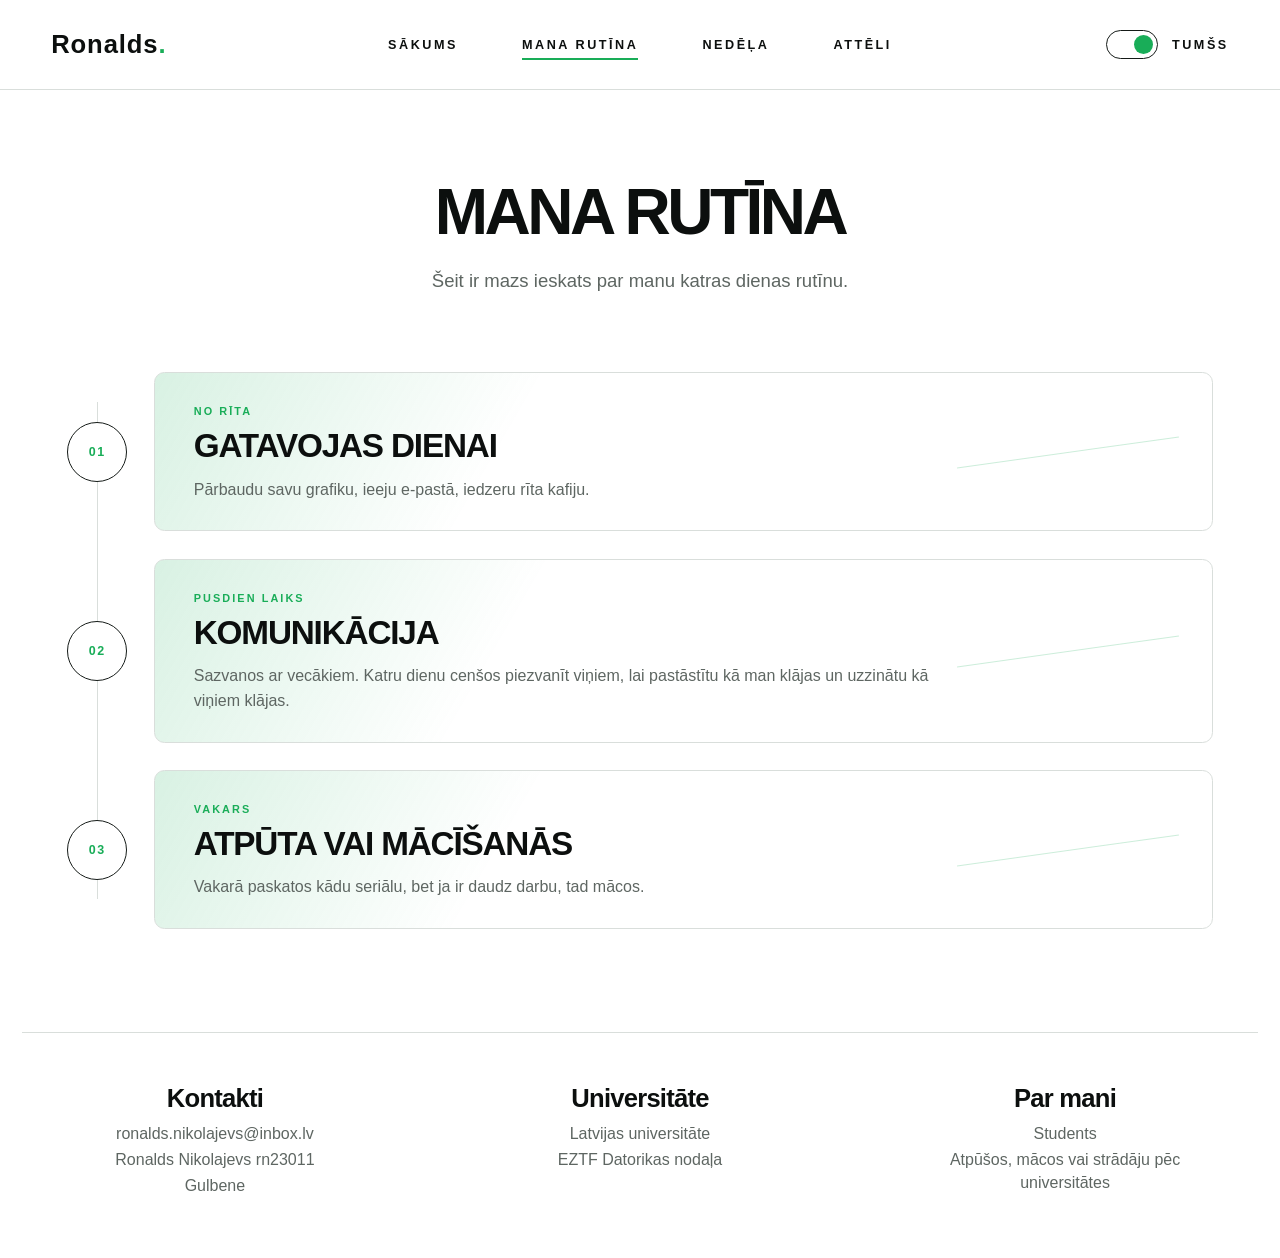
==== commit 60033fd6: "Labojumi" ====
--- a/about.html
+++ b/about.html
@@ -46,7 +46,7 @@
           <div class="routine-panel">
             <span class="routine-time">No rīta</span>
             <h2>Gatavojas dienai</h2>
-            <p>Pārbaudu savu grafiku, ieeju e-pasta, iedzeru rīta kafiju.</p>
+            <p>Pārbaudu savu grafiku, ieeju e-pastā, iedzeru rīta kafiju.</p>
           </div>
         </article>
 
--- a/styles.css
+++ b/styles.css
@@ -192,8 +192,8 @@
   margin: 0;
   font-size: clamp(3.25rem, 7.4vw, 6.8rem);
   font-weight: 800;
-  letter-spacing: -0.05em;
-  line-height: 0.98;
+  letter-spacing: -0.035em;
+  line-height: 1.25;
   text-transform: uppercase;
   animation: rise-in 760ms var(--ease) both;
 }
@@ -661,6 +661,7 @@
   box-shadow: 0 1rem 2.4rem rgba(0, 0, 0, 0.05);
 }
 
+.photo-story.reverse .photo-image,
 .photo-story.reverse .photo-placeholder {
   order: 2;
 }
@@ -681,14 +682,17 @@
 
 .photo-image {
   width: 100%;
-  min-height: clamp(15rem, 26vw, 23rem);
-  height: 100%;
+  height: clamp(15rem, 26vw, 23rem);
   aspect-ratio: 4 / 3;
   object-fit: cover;
   border: 1px solid var(--border);
   border-radius: 1.5rem;
   display: block;
   box-shadow: 0 1rem 2.4rem rgba(0, 0, 0, 0.08);
+}
+
+.photo-image-top {
+  object-position: center 18%;
 }
 
 .photo-placeholder span {
@@ -1498,6 +1502,7 @@
     grid-template-columns: 1fr;
   }
 
+  .photo-story.reverse .photo-image,
   .photo-story.reverse .photo-placeholder {
     order: 0;
   }
@@ -1595,6 +1600,52 @@
 
   .photo-placeholder {
     min-height: 13.5rem;
+  }
+
+  .images-main {
+    padding: 2.4rem 1rem 4rem;
+  }
+
+  .images-heading {
+    margin-bottom: 2.2rem;
+  }
+
+  .images-heading h1 {
+    font-size: clamp(2.15rem, 11vw, 2.9rem);
+    line-height: 1;
+  }
+
+  .photo-stories {
+    gap: 1.2rem;
+  }
+
+  .photo-story {
+    padding: 0.72rem;
+    border-radius: 1.35rem;
+    gap: 0.95rem;
+  }
+
+  .photo-image {
+    height: clamp(16rem, 72vw, 23rem);
+    width: 100%;
+    aspect-ratio: auto;
+    object-fit: cover;
+    object-position: center;
+    border-radius: 1rem;
+  }
+
+  .photo-copy {
+    padding: 0.45rem 0.25rem 0.65rem;
+  }
+
+  .photo-copy h2 {
+    font-size: clamp(1.65rem, 8.8vw, 2.25rem);
+    line-height: 1.03;
+  }
+
+  .photo-copy p {
+    font-size: 0.95rem;
+    line-height: 1.62;
   }
 
   .racket-copy h2 {
